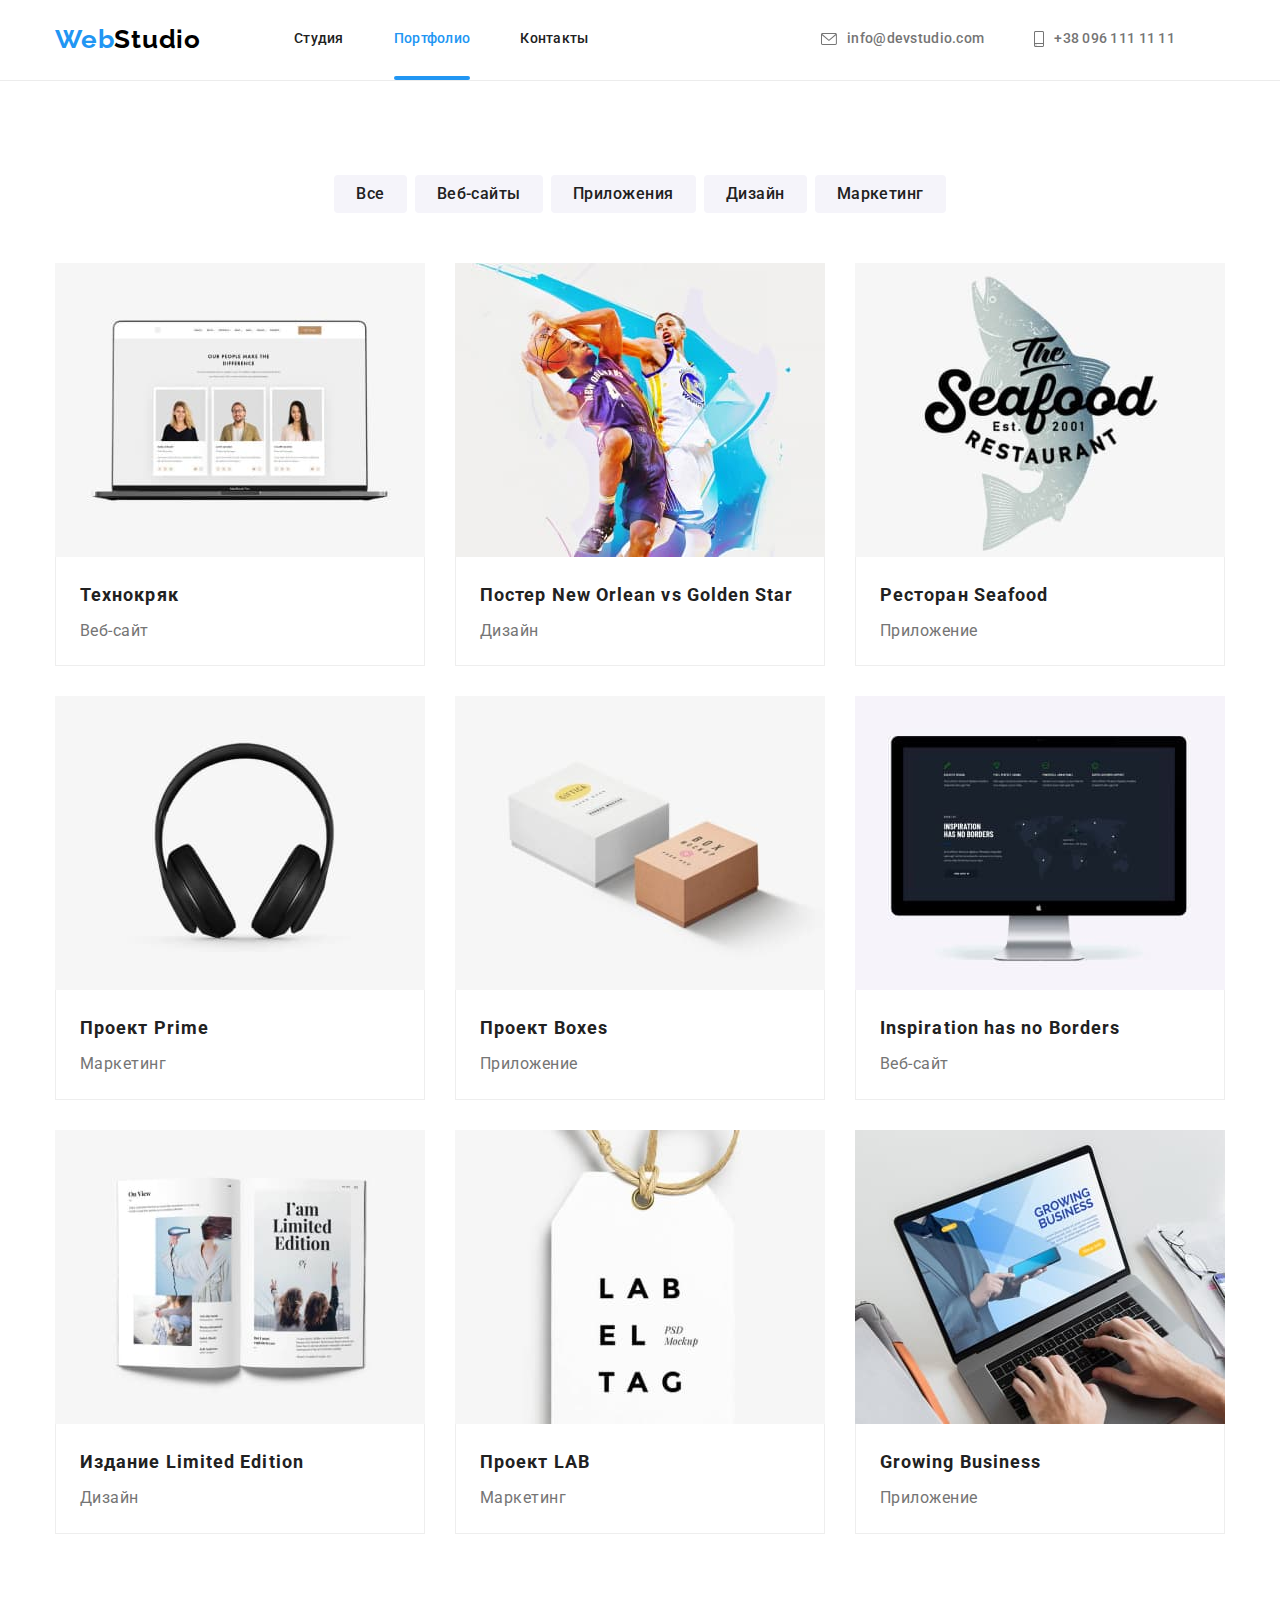
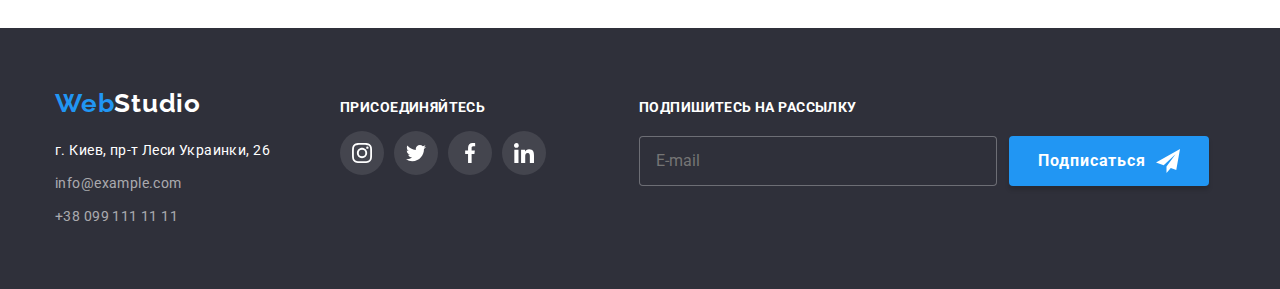
==== portfolio.html @ ef9d7a8d "first commit" ====
<!DOCTYPE html>
<html lang="ru">
  <head>
    <meta charset="UTF-8" />
    <meta http-equiv="X-UA-Compatible" content="IE=edge" />
    <meta name="viewport" content="width=device-width, initial-scale=1.0" />
    <title>portfolio</title>
    <link
      rel="stylesheet"
      href="https://cdn.jsdelivr.net/npm/modern-normalize@1.1.0/modern-normalize.min.css"
    />
    <link rel="preconnect" href="https://fonts.googleapis.com" />
    <link rel="preconnect" href="https://fonts.gstatic.com" crossorigin />
    <link
      href="https://fonts.googleapis.com/css2?family=Montserrat:wght@400;700&family=Raleway:wght@700&family=Roboto:wght@400;500;700&display=swap"
      rel="stylesheet"
    />
    <link rel="stylesheet" href="./css/main.min.css" />
  </head>
  <body>
    <!--Header-->
    <header class="page-header">
      <div class="container page-header-container">
        <nav class="page-nav">
          <a class="logo link" href="./index.html"
            >Web<span class="logo__second-part">Studio</span>
          </a>
          <ul class="nav-list list">
            <li class="nav-list__item">
              <a class="nav-list__link link" href="./index.html">Студия</a>
            </li>
            <li class="nav-list__item">
              <a
                class="nav-list__link link nav-list__link_current"
                href="./portfolio.html"
                >Портфолио</a
              >
            </li>
            <li class="nav-list__item">
              <a class="nav-list__link link" href="">Контакты</a>
            </li>
          </ul>
        </nav>
        <ul class="list list-contacts-header">
          <li class="contacts-item">
            <a class="contact-mail link" href="mailto:info@devstudio.com">
              <svg class="icon-mail" width="16px" height="12px">
                <use href="./images/icons.svg#email"></use>
              </svg>
              info@devstudio.com</a
            >
          </li>
          <li class="contacts-item">
            <a class="contact-tel link" href="tel:+380961111111">
              <svg class="icon-tel" width="10px" height="16px">
                <use href="./images/icons.svg#phone"></use>
              </svg>
              +38 096 111 11 11</a
            >
          </li>
        </ul>
      </div>
    </header>
    <!-- main content-->
    <main>
      <section class="section">
        <div class="container">
          <h1 class="visually-hidden">Фильтр</h1>
          <ul class="list filtr-list-item">
            <li class="filtr-list-button">
              <button class="button filtr-button" type="button">Все</button>
            </li>
            <li class="filtr-list-button">
              <button class="button filtr-button" type="button">
                Веб-сайты
              </button>
            </li>
            <li class="filtr-list-button">
              <button class="button filtr-button" type="button">
                Приложения
              </button>
            </li>
            <li class="filtr-list-button">
              <button class="button filtr-button" type="button">Дизайн</button>
            </li>
            <li class="filtr-list-button">
              <button class="button filtr-button" type="button">
                Маркетинг
              </button>
            </li>
          </ul>

          <!-- OUR PROJECTS LIST-->
          <ul class="list projects-list">
            <li class="project-card">
              <a class="project-link link" href="">
                <div class="project-link-overlay">
                  <img src="./images/imgproj1.jpg" alt="ноутбук" width="370" />
                  <p class="overlay">
                    Ресурс пропонує комплексні пропозиції з різним рівнем
                    функціоналу та сервісів. Все це дозволить відвідувачу
                    отримати вичерпні відомості про компанію чи приватну особу.
                  </p>
                </div>
                <div class="projects-name">
                  <h2 class="project-item">Технокряк</h2>
                  <p class="project-text">Веб-сайт</p>
                </div>
              </a>
            </li>
            <li class="project-card">
              <a class="project-link link" href="">
                <div class="project-link-overlay">
                  <img
                    src="./images/imgproj2.jpg"
                    alt="2 баскетболиста"
                    width="370"
                  />
                  <p class="overlay">
                    Ресурс пропонує комплексні пропозиції з різним рівнем
                    функціоналу та сервісів. Все це дозволить відвідувачу
                    отримати вичерпні відомості про компанію чи приватну особу.
                  </p>
                </div>

                <div class="projects-name">
                  <h2 class="project-item">Постер New Orlean vs Golden Star</h2>
                  <p class="project-text">Дизайн</p>
                </div>
              </a>
            </li>
            <li class="project-card">
              <a class="project-link link" href="">
                <div class="project-link-overlay">
                  <img
                    src="./images/imgproj3.jpg"
                    alt="логотип ресторана"
                    width="370"
                  />
                  <p class="overlay">
                    Ресурс пропонує комплексні пропозиції з різним рівнем
                    функціоналу та сервісів. Все це дозволить відвідувачу
                    отримати вичерпні відомості про компанію чи приватну особу.
                  </p>
                </div>

                <div class="projects-name">
                  <h2 class="project-item">Ресторан Seafood</h2>
                  <p class="project-text">Приложение</p>
                </div>
              </a>
            </li>
            <li class="project-card">
              <a class="project-link link" href="">
                <div class="project-link-overlay">
                  <img src="./images/imgproj4.jpg" alt="наушники" width="370" />
                  <p class="overlay">
                    Ресурс пропонує комплексні пропозиції з різним рівнем
                    функціоналу та сервісів. Все це дозволить відвідувачу
                    отримати вичерпні відомості про компанію чи приватну особу.
                  </p>
                </div>

                <div class="projects-name">
                  <h2 class="project-item">Проект Prime</h2>
                  <p class="project-text">Маркетинг</p>
                </div>
              </a>
            </li>
            <li class="project-card">
              <a class="project-link link" href="">
                <div class="project-link-overlay">
                  <img src="./images/imgproj5.jpg" alt="коробки" width="370" />
                  <p class="overlay">
                    Ресурс пропонує комплексні пропозиції з різним рівнем
                    функціоналу та сервісів. Все це дозволить відвідувачу
                    отримати вичерпні відомості про компанію чи приватну особу.
                  </p>
                </div>

                <div class="projects-name">
                  <h2 class="project-item">Проект Boxes</h2>
                  <p class="project-text">Приложение</p>
                </div>
              </a>
            </li>
            <li class="project-card">
              <a class="project-link link" href="">
                <div class="project-link-overlay">
                  <img src="./images/imgproj6.jpg" alt="моноблок" width="370" />
                  <p class="overlay">
                    Ресурс пропонує комплексні пропозиції з різним рівнем
                    функціоналу та сервісів. Все це дозволить відвідувачу
                    отримати вичерпні відомості про компанію чи приватну особу.
                  </p>
                </div>

                <div class="projects-name">
                  <h2 class="project-item">Inspiration has no Borders</h2>
                  <p class="project-text">Веб-сайт</p>
                </div>
              </a>
            </li>
            <li class="project-card">
              <a class="project-link link" href="">
                <div class="project-link-overlay">
                  <img src="./images/imgproj7.jpg" alt="книга" width="370" />
                  <p class="overlay">
                    Ресурс пропонує комплексні пропозиції з різним рівнем
                    функціоналу та сервісів. Все це дозволить відвідувачу
                    отримати вичерпні відомості про компанію чи приватну особу.
                  </p>
                </div>

                <div class="projects-name">
                  <h2 class="project-item">Издание Limited Edition</h2>
                  <p class="project-text">Дизайн</p>
                </div>
              </a>
            </li>
            <li class="project-card">
              <a class="project-link link" href="">
                <div class="project-link-overlay">
                  <img src="./images/imgproj8.jpg" alt="лейба" width="370" />
                  <p class="overlay">
                    Ресурс пропонує комплексні пропозиції з різним рівнем
                    функціоналу та сервісів. Все це дозволить відвідувачу
                    отримати вичерпні відомості про компанію чи приватну особу.
                  </p>
                </div>

                <div class="projects-name">
                  <h2 class="project-item">Проект LAB</h2>
                  <p class="project-text">Маркетинг</p>
                </div>
              </a>
            </li>
            <li class="project-card">
              <a class="project-link link" href="">
                <div class="project-link-overlay">
                  <img
                    src="./images/imgproj9.jpg"
                    alt="рабочий ноутбук"
                    width="370"
                  />
                  <p class="overlay">
                    Ресурс пропонує комплексні пропозиції з різним рівнем
                    функціоналу та сервісів. Все це дозволить відвідувачу
                    отримати вичерпні відомості про компанію чи приватну особу.
                  </p>
                </div>

                <div class="projects-name">
                  <h2 class="project-item">Growing Business</h2>
                  <p class="project-text">Приложение</p>
                </div>
              </a>
            </li>
          </ul>
        </div>
      </section>
    </main>
    <!-- footer-->
    <footer class="footer">
      <div class="container footer-container">
        <div class="footer-adress">
          <a class="footer-logo link logo" href="./index.html"
            >Web<span class="footer-logo__second-part">Studio</span>
          </a>
          <address class="adress">
            <ul class="adress-list list">
              <li class="adress-list__info">
                <a
                  class="adress-list__map link"
                  href="https://goo.gl/maps/aopTPPwmk2LdjYj96"
                  target="_blank"
                  rel="noreferrer noopener"
                  >г. Киев, пр-т Леси Украинки, 26</a
                >
              </li>
              <li class="adress-list__info">
                <a class="adress-list__mail link" href="mailto:info@example.com"
                  >info@example.com</a
                >
              </li>
              <li class="adress-list__info">
                <a class="adress-list__tel link" href="tel:+380991111111"
                  >+38 099 111 11 11</a
                >
              </li>
            </ul>
          </address>
        </div>
        <div class="social-link-container">
          <p class="social-link-head">Присоединяйтесь</p>
          <ul class="social-list list">
            <li class="social-list__item">
              <a href="" class="social-list-link social-list__link-footer">
                <svg
                  class="social-list-icon social-list-icon-footer"
                  width="20px"
                  height="20px"
                >
                  <use href="./images/icons.svg#instagram"></use>
                </svg>
              </a>
            </li>
            <li class="social-list__item">
              <a href="" class="social-list-link social-list__link-footer">
                <svg
                  class="social-list-icon social-list-icon-footer"
                  width="20px"
                  height="20px"
                >
                  <use href="./images/icons.svg#twitter"></use>
                </svg>
              </a>
            </li>
            <li class="social-list__item">
              <a href="" class="social-list-link social-list__link-footer">
                <svg
                  class="social-list-icon social-list-icon-footer"
                  width="20px"
                  height="20px"
                >
                  <use href="./images/icons.svg#facebook"></use>
                </svg>
              </a>
            </li>
            <li class="social-list__item">
              <a href="" class="social-list-link social-list__link-footer">
                <svg
                  class="social-list-icon social-list-icon-footer"
                  width="20px"
                  height="20px"
                >
                  <use href="./images/icons.svg#linkedin"></use>
                </svg>
              </a>
            </li>
          </ul>
        </div>
        <div class="footer-form">
          <p class="footer-form-desc">Подпишитесь на рассылку</p>
          <form class="footer-form-input">
            <input
              type="email"
              name="user_email"
              class="footer-input"
              placeholder="E-mail"
              required
            />
            <button type="submit" class="footer-btn">
              Подписаться
              <svg class="footer-btn-icon">
                <use href="./images/icons.svg#icon-footer"></use>
              </svg>
            </button>
          </form>
        </div>
      </div>
    </footer>
  </body>
</html>
---- css/main.min.css ----
:root{--primary-font: "Roboto", sans-serif;--secondary-font: "Raleway", sans-serif;--accent-color: #2196F3;--primary-text-color: #212121;--secondary-text-colour: #757575;--primary-text-color-theme-dark: #FFFFFF;--transition-duration: 250ms;--transition-timing-function: cubic-bezier(0.4, 0, 0.2, 1)}.visually-hidden{position:absolute;width:1px;height:1px;margin:-1px;border:0;padding:0;white-space:nowrap;clip-path:inset(100%);clip:rect(0 0 0 0);overflow:hidden}h1,h2,h3,h4,p{margin-top:0;margin-bottom:0}ol,ul{margin:0;padding:0}img{display:block;max-width:100%;height:auto}button{cursor:pointer}.list{list-style:none;padding:0px}.link{text-decoration:none;font-style:normal}body{font-family:var(--primary-font)}.section{padding-top:94px;padding-bottom:94px}.container{width:1200px;margin-left:auto;margin-right:auto;padding-left:15px;padding-right:15px}.backdrop{position:fixed;z-index:100;top:0;left:0;width:100%;height:100%;background-color:rgba(0,0,0,.2);transition:opacity var(--transition-duration) var(--transition-timing-function),visibility var(--transition-duration) var(--transition-timing-function)}.backdrop.is-hidden{opacity:0;visibility:hidden;pointer-events:none}.modal{width:528px;height:581px;background-color:var(--primary-text-color-theme-dark);position:absolute;top:50%;left:50%;transform:translate(-50%, -50%);padding:40px}.modal-close-icon{width:18px;height:18px}.modal-close-btn{width:30px;height:30px;border-radius:50%;background:var(--primary-text-color-theme-dark);border:1px solid rgba(0,0,0,.1);padding:0;display:flex;justify-content:center;align-items:center;position:absolute;top:10px;right:10px;transition:fill var(--transition-duration) var(--transition-timing-function)}.modal-close-btn:hover,.modal-close-btn:focus{fill:var(--accent-color)}.modal-desc{font-family:"Roboto";font-style:normal;font-weight:700;font-size:20px;line-height:23px;text-align:center;letter-spacing:.03em;color:#212121;margin-bottom:12px}.modal-form{flex-direction:column;display:flex}.modal-form-input{width:100%;border:1px solid rgba(33,33,33,.2);border-radius:4px;height:40px;padding-left:42px;transition:border-color var(--transition-duration) var(--transition-timing-function)}.modal-form-input:focus{outline:none;border-color:var(--accent-color)}.modal-form-input-desc{font-family:"Roboto";font-style:normal;font-weight:400;font-size:12px;line-height:1.16;letter-spacing:.01em;color:#757575;display:block;margin-bottom:4px}.modal-form-field{margin-bottom:10px;transition:border-color var(--transition-duration) var(--transition-timing-function)}.modal-form-input-wrapper{position:relative;display:block}.modal-form-input-icon{position:absolute;top:50%;left:12px;transform:translate(0, -50%);transition:fill var(--transition-duration) var(--transition-timing-function)}.modal-form-input:focus+.modal-form-input-icon{fill:var(--accent-color)}.modal-form-massage{resize:none;width:100%;height:120px;border:1px solid rgba(33,33,33,.2);border-radius:4px;padding:12px 16px;transition:border-color var(--transition-duration) var(--transition-timing-function);outline:none;display:block}.modal-form-massage:focus{border-color:var(--accent-color)}.modal-form-massage::placeholder{font-family:"Roboto";font-style:normal;font-weight:400;font-size:12px;line-height:1.16;letter-spacing:.01em;color:rgba(117,117,117,.5)}.fake-check-icon{display:block;width:16px;height:15px;border:1px solid #000;border-radius:2px;margin-right:7px}.modal-form-check:checked+.fake-check-icon{background-color:var(--accent-color);background-image:url(../images/vector.svg);background-repeat:no-repeat;background-position:50% 50%;border-color:var(--accent-color)}.modal-form-check:focus+.fake-check-icon{outline:2px solid var(--accent-color)}.modal-form-check-desc{display:flex;align-items:center;justify-content:center;font-family:"Roboto";font-style:normal;font-weight:400;font-size:14px;line-height:1.71;letter-spacing:.03em;color:var(--secondary-text-colour);margin-bottom:30px}.modal-form-btn{background:var(--accent-color);border-radius:4px;font-family:"Roboto";font-style:normal;font-weight:700;font-size:16px;line-height:1.87;letter-spacing:.06em;color:var(--primary-text-color-theme-dark);align-self:center;padding:10px 52px;border:none;transition:background-color var(--transition-duration) var(--transition-timing-function),box-shadow var(--transition-duration) var(--transition-timing-function)}.modal-form-btn:hover,.modal-form-btn:focus{background:#188ce8;box-shadow:0px 4px 4px rgba(0,0,0,.15)}.check-link{transition:color var(--transition-duration) var(--transition-timing-function)}.check-link:hover,.check-link:focus{color:var(--accent-color)}.modal-form-field-comment{margin-bottom:20px}.page-header-container{display:flex;align-items:center}.page-nav{display:flex}.nav-list{display:flex;align-items:center;padding:0}.list-contacts{display:flex;align-items:center;padding:0}.logo{margin-right:93px}.nav-list__item:not(:last-child){margin-right:50px}.list-contacts-header{display:flex;justify-content:center;margin-left:auto}.contacts-item{margin-right:50px}.page-header{padding-top:24px;padding-bottom:25px;border-bottom:1px solid #ececec}.icon-mail,.icon-tel{margin-right:10px;fill:currentColor}.nav-list__link{position:relative;display:block;font-weight:500;font-size:14px;line-height:1.14;letter-spacing:.02em;color:var(--primary-text-color);transition:color var(--transition-duration) var(--transition-timing-function)}.nav-list__link:hover,.nav-list__link:focus{color:var(--accent-color)}.logo{font-family:var(--secondary-font);font-weight:700;font-size:26px;line-height:1.19;letter-spacing:.03em;color:var(--accent-color)}.logo__second-part{color:#000}.contact-mail{font-weight:500;font-size:14px;line-height:1.14;letter-spacing:.02em;color:var(--secondary-text-colour);display:flex;justify-content:center;align-items:center;transition:color var(--transition-duration) var(--transition-timing-function)}.contact-mail:hover,.contact-mail:focus{color:var(--accent-color)}.contact-tel{font-weight:500;font-size:14px;line-height:1.14;letter-spacing:.02em;color:var(--secondary-text-colour);display:flex;justify-content:center;align-items:center;transition:color var(--transition-duration) var(--transition-timing-function)}.contact-tel:hover,.contact-tel:focus{color:var(--accent-color)}.nav-list__link_current{color:var(--accent-color)}.nav-list__link_current:after{content:"";position:absolute;left:0;bottom:-33px;width:100%;height:4px;background-color:var(--accent-color);border-radius:2px;transition:background-color var(--transition-duration) var(--transition-timing-function)}.hero-title{font-weight:900;font-size:44px;line-height:1.36;letter-spacing:.06em;text-transform:uppercase;color:var(--primary-text-color-theme-dark);text-align:center;margin-bottom:30px}.hero{background-color:#2f303a;padding-top:200px;padding-bottom:200px;text-align:center;background-image:linear-gradient(rgba(47, 48, 58, 0.4), rgba(47, 48, 58, 0.4)),url("../images/hero/bg.jpg");background-size:cover;background-position:50% 50%;background-repeat:no-repeat;max-width:1600px;margin-left:auto;margin-right:auto}.hero-button{font-weight:700;font-size:16px;line-height:1.87;letter-spacing:.06em;color:var(--primary-text-color-theme-dark);background-color:var(--accent-color);cursor:pointer;border:none;border-radius:4px;padding-top:10px;padding-right:32px;padding-bottom:10px;padding-left:32px;background:#2196f3;box-shadow:0px 4px 4px rgba(0,0,0,.15);transition:background-color var(--transition-duration) var(--transition-timing-function),box-shadow var(--transition-duration) var(--transition-timing-function)}.hero-button:hover,.hero-button:focus{background:#188ce8;box-shadow:0px 4px 4px rgba(0,0,0,.15)}.button:hover,.button:focus{color:var(--primary-text-color-theme-dark);background:var(--accent-color)}.skills-title{font-weight:700;font-size:14px;line-height:1.14;letter-spacing:.03em;text-transform:uppercase;color:var(--primary-text-color)}.skills-text{font-size:14px;line-height:1.71;letter-spacing:.03em;color:var(--secondary-text-colour)}.list-skills{display:flex;padding-left:0}.skills-title{margin-bottom:10px}.skills-list:not(:last-child){margin-right:30px;flex-basis:calc((100% - 90px)/2)}.skills-icon{background:#f5f4fa;border-radius:4px;height:120px;display:flex;justify-content:center;align-items:center;margin-bottom:30px}.work-title{font-weight:700;font-size:36px;line-height:1.16;letter-spacing:.03em;color:var(--primary-text-color);margin-bottom:50px;text-align:center}.work-list{display:flex;flex-wrap:wrap;gap:30px}.skills-img-overlay{background:rgba(47,48,58,.8);font-weight:700;font-size:14px;line-height:1.14;letter-spacing:.03em;text-transform:uppercase;color:#fff;position:absolute;bottom:0%;left:0;width:100%;height:70px;display:flex;justify-content:center;align-items:center}.skills-list-overlay{position:relative}.skills-section{padding-top:0px}.our-team{background-color:#f5f4fa}.team-list{display:flex;flex-wrap:wrap;gap:30px}.team-card{box-shadow:0px 1px 3px rgba(0,0,0,.12),0px 1px 1px rgba(0,0,0,.14),0px 2px 1px rgba(0,0,0,.2);border-radius:0px 0px 4px 4px;background-color:#fff}.team-title{font-weight:700;font-size:36px;line-height:1.16;letter-spacing:.03em;color:var(--primary-text-color);text-align:center;margin-bottom:50px}.name-jobtitle-container{text-align:center;padding-top:30px;padding-bottom:30px}.name{font-weight:500;font-size:16px;line-height:1.18;letter-spacing:.03em;color:var(--primary-text-color)}.job-title{font-size:16px;line-height:19px;letter-spacing:.03em;color:var(--secondary-text-colour);margin-top:10px}.social-list-link{width:44px;height:44px;border-radius:50%;background-color:#fff;display:flex;justify-content:center;align-items:center;transition:fill var(--transition-duration) var(--transition-timing-function),background-color var(--transition-duration) var(--transition-timing-function)}.social-list-link:hover,.social-list-link:focus{background-color:var(--accent-color)}.social-list{display:flex;justify-content:center;gap:10px;margin-top:16px}.social-list-icon{fill:#afb1b8;transition:fill var(--transition-duration) var(--transition-timing-function)}.social-list-link:hover .social-list-icon,.social-list-link:focus .social-list-icon{fill:var(--primary-text-color-theme-dark)}.client-title{font-family:"Roboto";font-style:normal;font-weight:700;font-size:36px;line-height:42px;text-align:center;letter-spacing:.03em;color:#212121;margin-bottom:50px}.client-list{display:flex;justify-content:center;align-items:center;gap:30px}.client-link{display:flex;width:170px;height:92px;justify-content:center;align-items:center;border:1px solid;border-radius:4px;border-color:#afb1b8;transition:color var(--transition-duration) var(--transition-timing-function),border var(--transition-duration) var(--transition-timing-function)}.client-link:hover,.client-link:focus{border:1px solid var(--accent-color)}.client-icon{fill:#afb1b8;transition:fill var(--transition-duration) var(--transition-timing-function)}.client-link:hover .client-icon,.client-link:focus .client-icon{fill:var(--accent-color)}.footer-logo__second-part{color:var(--primary-text-color-theme-dark)}.footer-logo{margin-bottom:20px;display:block;margin-right:0px}.footer{background-color:#2f303a;padding-top:60px;padding-bottom:60px}.adress-list__info:not(:last-child){margin-bottom:9px}.adress-list__map{font-size:14px;line-height:1.71;letter-spacing:.03em;color:var(--primary-text-color-theme-dark)}.adress-list__mail,.adress-list__tel{font-size:14px;line-height:1.71;letter-spacing:.03em;color:rgba(255,255,255,.6)}.adress-list__mail{transition:color var(--transition-duration) var(--transition-timing-function)}.adress-list__mail:hover{color:var(--primary-text-color-theme-dark)}.adress-list__tel{transition:color var(--transition-duration) var(--transition-timing-function)}.adress-list__tel:hover{color:var(--primary-text-color-theme-dark)}.social-list__link-footer{background-color:rgba(255,255,255,.1)}.social-list-icon-footer{fill:#fff}.footer-container{display:flex;align-items:baseline}.social-link-head{font-family:"Roboto";font-style:normal;font-weight:700;font-size:14px;line-height:16px;letter-spacing:.03em;text-transform:uppercase;color:#fff}.social-link-container{margin-left:70px}.footer-form{margin-left:93px}.footer-form-input{display:flex;gap:12px}.footer-form-desc{font-family:"Roboto";font-style:normal;font-weight:700;font-size:14px;line-height:1.14;letter-spacing:.03em;text-transform:uppercase;color:var(--primary-text-color-theme-dark);margin-bottom:20px}.footer-input{background-color:#2f303a;width:358px;height:50px;border-radius:4px;border:1px solid rgba(255,255,255,.3);padding-left:16px;color:var(--primary-text-color-theme-dark)}.footer-input:focus{border-color:var(--accent-color);outline:none}.footer-btn{background-color:var(--accent-color);border-radius:4px;width:200px;height:50px;border:none;font-family:"Roboto";font-style:normal;font-weight:700;font-size:16px;line-height:1.87;letter-spacing:.06em;color:var(--primary-text-color-theme-dark);display:flex;justify-content:center;align-items:center;box-shadow:0px 4px 4px rgba(0,0,0,.15)}.footer-btn-icon{width:24px;height:24px;margin-left:10px}.filtr-list-item{display:flex;justify-content:center;margin-bottom:50px}.filtr-list-button:not(:last-child){margin-right:8px}.filtr-button{border-radius:4px;padding-top:6px;padding-right:22px;padding-bottom:6px;padding-left:22px;border:none;font-family:"Roboto";font-style:normal;font-weight:500;font-size:16px;line-height:1.6;text-align:center;letter-spacing:.03em;color:#212121;background:#f5f4fa;transition:box-shadow var(--transition-duration) var(--transition-timing-function),color var(--transition-duration) var(--transition-timing-function),background-color var(--transition-duration) var(--transition-timing-function)}.filtr-button:hover,.filtr-button:focus{box-shadow:0px 3px 1px rgba(0,0,0,.1),0px 1px 2px rgba(0,0,0,.08),0px 2px 2px rgba(0,0,0,.12)}.projects-list{display:flex;flex-wrap:wrap;gap:30px;justify-content:center}.projects-name{padding-top:20px;border-left:1px solid #eee;border-right:1px solid #eee;border-bottom:1px solid #eee;padding-bottom:20px;padding-right:24px;padding-left:24px}.project-item{font-weight:700;font-size:18px;line-height:2;letter-spacing:.06em;color:var(--primary-text-color);margin-bottom:4px}.project-text{font-size:16px;line-height:1.8;letter-spacing:.03em;color:var(--secondary-text-colour)}.project-link{display:block;transition:box-shadow var(--transition-duration) var(--transition-timing-function)}.project-link:hover,.project-link:focus{box-shadow:0px 1px 1px rgba(0,0,0,.12),0px 4px 4px rgba(0,0,0,.06),1px 4px 6px rgba(0,0,0,.16)}.project-link-overlay{position:relative;overflow:hidden}.overlay{background:rgba(33,150,243,.9);position:absolute;left:0;top:0;font-size:18px;line-height:1.55;letter-spacing:.03em;color:var(--primary-text-color-theme-dark);height:100%;width:100%;padding:63px 24px;transform:translate(0, 100%);transition:transform var(--transition-duration) var(--transition-timing-function)}.project-link:hover .overlay,.project-link:focus .overlay{transform:translate(0, 0)}/*# sourceMappingURL=main.min.css.map */
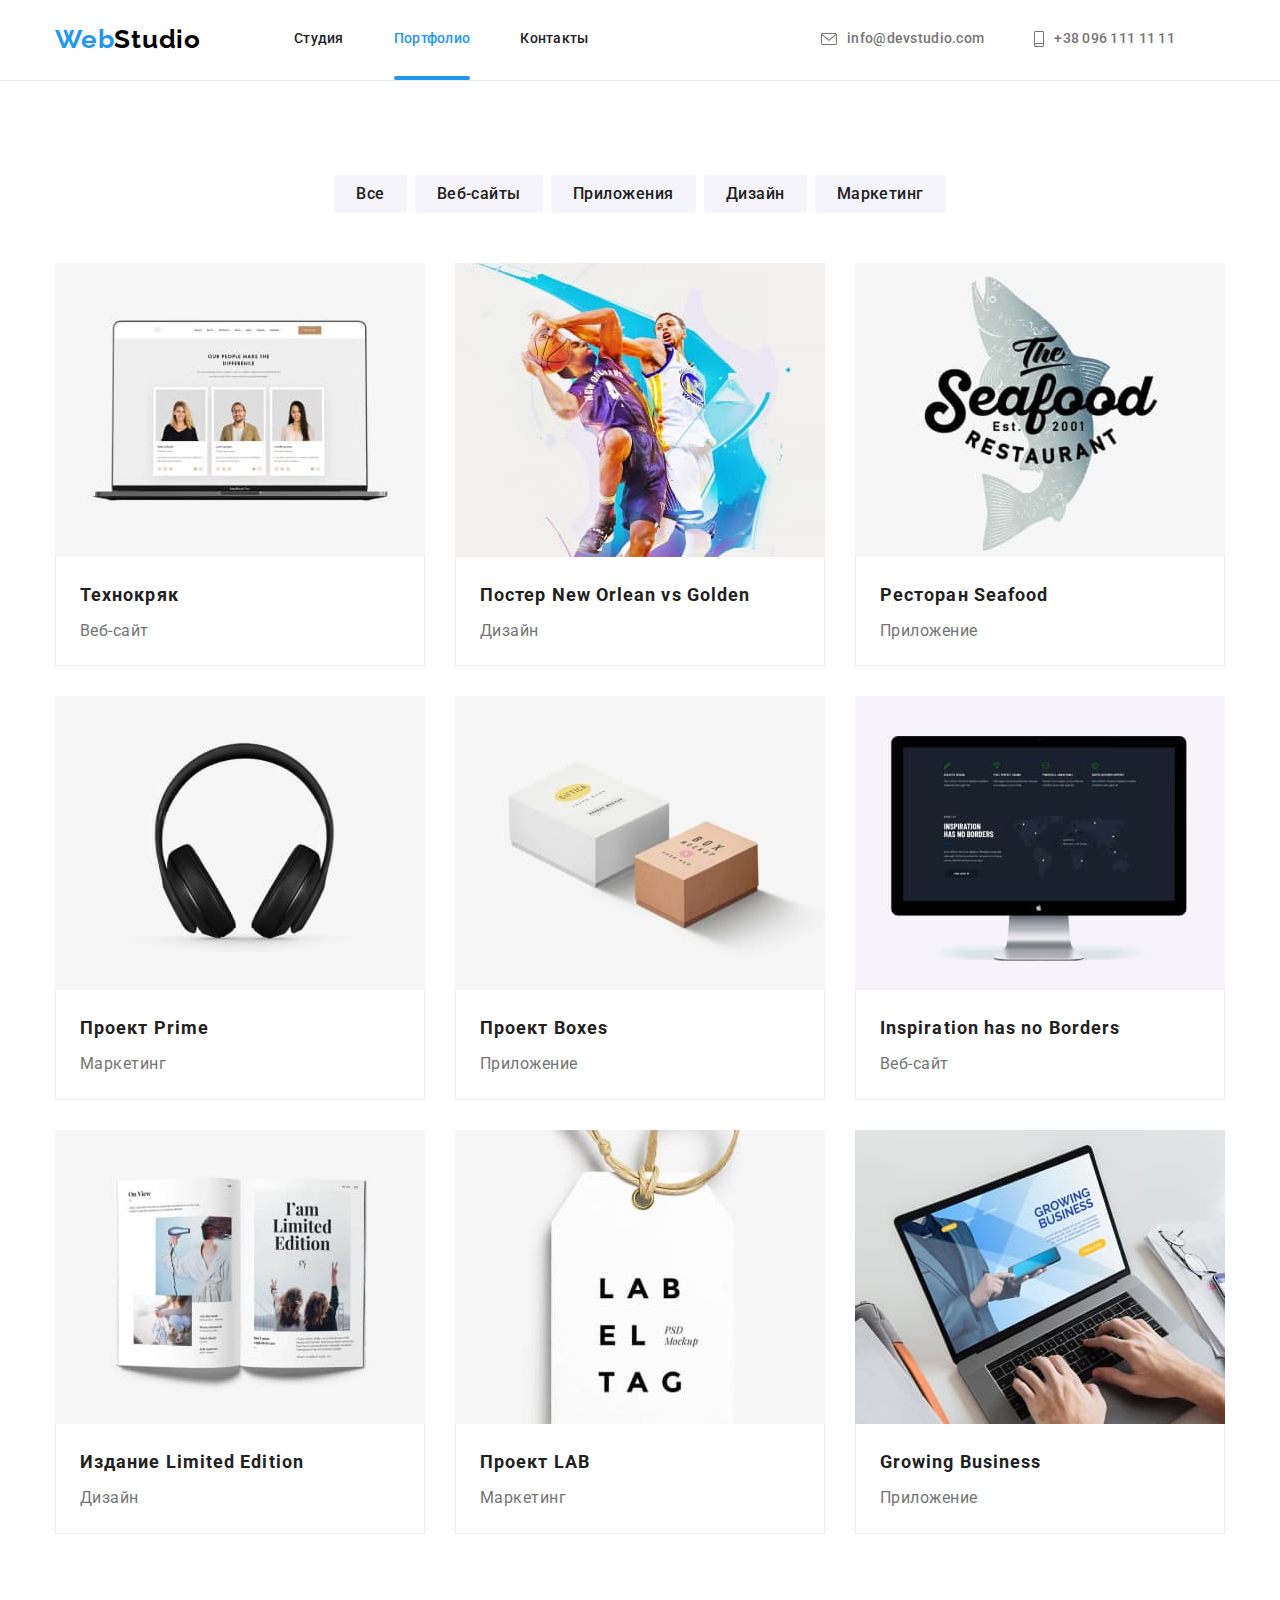
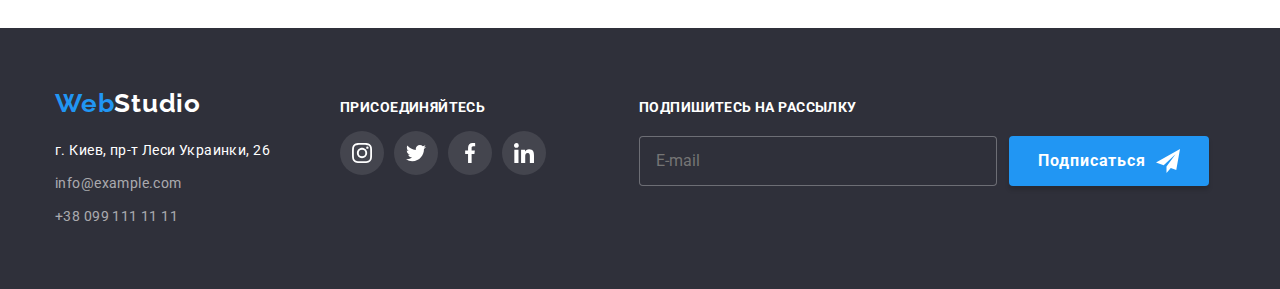
==== commit 3f62a83b: "uptade correction" ====
--- a/portfolio.html
+++ b/portfolio.html
@@ -20,7 +20,7 @@
   <body>
     <!--Header-->
     <header class="page-header">
-      <div class="container page-header-container">
+      <div class="container page-header__container">
         <nav class="page-nav">
           <a class="logo link" href="./index.html"
             >Web<span class="logo__second-part">Studio</span>
@@ -31,7 +31,7 @@
             </li>
             <li class="nav-list__item">
               <a
-                class="nav-list__link link nav-list__link_current"
+                class="nav-list__link nav-list__link_current link"
                 href="./portfolio.html"
                 >Портфолио</a
               >
@@ -41,18 +41,29 @@
             </li>
           </ul>
         </nav>
-        <ul class="list list-contacts-header">
-          <li class="contacts-item">
-            <a class="contact-mail link" href="mailto:info@devstudio.com">
-              <svg class="icon-mail" width="16px" height="12px">
+        <ul class="contacts-list-header list">
+          <li class="contacts-list-header__item">
+            <a
+              class="contacts-list-header__mail link"
+              href="mailto:info@devstudio.com"
+            >
+              <svg
+                class="contacts-list-header__icon-mail"
+                width="16px"
+                height="12px"
+              >
                 <use href="./images/icons.svg#email"></use>
               </svg>
               info@devstudio.com</a
             >
           </li>
-          <li class="contacts-item">
-            <a class="contact-tel link" href="tel:+380961111111">
-              <svg class="icon-tel" width="10px" height="16px">
+          <li class="contacts-list-header__item">
+            <a class="contacts-list-header__tel link" href="tel:+380961111111">
+              <svg
+                class="contacts-list-header__icon-tel"
+                width="10px"
+                height="16px"
+              >
                 <use href="./images/icons.svg#phone"></use>
               </svg>
               +38 096 111 11 11</a
@@ -63,196 +74,208 @@
     </header>
     <!-- main content-->
     <main>
+      <!--FILTR LIST-->
       <section class="section">
         <div class="container">
           <h1 class="visually-hidden">Фильтр</h1>
-          <ul class="list filtr-list-item">
-            <li class="filtr-list-button">
-              <button class="button filtr-button" type="button">Все</button>
-            </li>
-            <li class="filtr-list-button">
-              <button class="button filtr-button" type="button">
+          <ul class="filtr-list list">
+            <li class="filtr-list__item">
+              <button class="button filtr-list__button" type="button">
+                Все
+              </button>
+            </li>
+            <li class="filtr-list__item">
+              <button class="button filtr-list__button" type="button">
                 Веб-сайты
               </button>
             </li>
-            <li class="filtr-list-button">
-              <button class="button filtr-button" type="button">
+            <li class="filtr-list__item">
+              <button class="button filtr-list__button" type="button">
                 Приложения
               </button>
             </li>
-            <li class="filtr-list-button">
-              <button class="button filtr-button" type="button">Дизайн</button>
-            </li>
-            <li class="filtr-list-button">
-              <button class="button filtr-button" type="button">
+            <li class="filtr-list__item">
+              <button class="button filtr-list__button" type="button">
+                Дизайн
+              </button>
+            </li>
+            <li class="filtr-list__item">
+              <button class="button filtr-list__button" type="button">
                 Маркетинг
               </button>
             </li>
           </ul>
+          <!--FILTR LIST-->
 
           <!-- OUR PROJECTS LIST-->
-          <ul class="list projects-list">
-            <li class="project-card">
-              <a class="project-link link" href="">
-                <div class="project-link-overlay">
+          <ul class="projects-list list">
+            <li class="project-list__card">
+              <a class="project-list__link link" href="">
+                <div class="project-list__overlay">
                   <img src="./images/imgproj1.jpg" alt="ноутбук" width="370" />
-                  <p class="overlay">
-                    Ресурс пропонує комплексні пропозиції з різним рівнем
-                    функціоналу та сервісів. Все це дозволить відвідувачу
-                    отримати вичерпні відомості про компанію чи приватну особу.
-                  </p>
-                </div>
-                <div class="projects-name">
-                  <h2 class="project-item">Технокряк</h2>
-                  <p class="project-text">Веб-сайт</p>
-                </div>
-              </a>
-            </li>
-            <li class="project-card">
-              <a class="project-link link" href="">
-                <div class="project-link-overlay">
+                  <p class="project-list__overlay-desc">
+                    Ресурс пропонує комплексні пропозиції з різним рівнем
+                    функціоналу та сервісів. Все це дозволить відвідувачу
+                    отримати вичерпні відомості про компанію чи приватну особу.
+                  </p>
+                </div>
+                <div class="projects-list__container">
+                  <h2 class="project-list__name-item">Технокряк</h2>
+                  <p class="project-list__text">Веб-сайт</p>
+                </div>
+              </a>
+            </li>
+            <li class="project-list__card">
+              <a class="project-list__link link" href="">
+                <div class="project-list__overlay">
                   <img
                     src="./images/imgproj2.jpg"
                     alt="2 баскетболиста"
                     width="370"
                   />
-                  <p class="overlay">
-                    Ресурс пропонує комплексні пропозиції з різним рівнем
-                    функціоналу та сервісів. Все це дозволить відвідувачу
-                    отримати вичерпні відомості про компанію чи приватну особу.
-                  </p>
-                </div>
-
-                <div class="projects-name">
-                  <h2 class="project-item">Постер New Orlean vs Golden Star</h2>
-                  <p class="project-text">Дизайн</p>
-                </div>
-              </a>
-            </li>
-            <li class="project-card">
-              <a class="project-link link" href="">
-                <div class="project-link-overlay">
+                  <p class="project-list__overlay-desc">
+                    Ресурс пропонує комплексні пропозиції з різним рівнем
+                    функціоналу та сервісів. Все це дозволить відвідувачу
+                    отримати вичерпні відомості про компанію чи приватну особу.
+                  </p>
+                </div>
+
+                <div class="projects-list__container">
+                  <h2 class="project-list__name-item">
+                    Постер New Orlean vs Golden
+                  </h2>
+                  <p class="project-list__text">Дизайн</p>
+                </div>
+              </a>
+            </li>
+            <li class="project-list__card">
+              <a class="project-list__link link" href="">
+                <div class="project-list__overlay">
                   <img
                     src="./images/imgproj3.jpg"
                     alt="логотип ресторана"
                     width="370"
                   />
-                  <p class="overlay">
-                    Ресурс пропонує комплексні пропозиції з різним рівнем
-                    функціоналу та сервісів. Все це дозволить відвідувачу
-                    отримати вичерпні відомості про компанію чи приватну особу.
-                  </p>
-                </div>
-
-                <div class="projects-name">
-                  <h2 class="project-item">Ресторан Seafood</h2>
-                  <p class="project-text">Приложение</p>
-                </div>
-              </a>
-            </li>
-            <li class="project-card">
-              <a class="project-link link" href="">
-                <div class="project-link-overlay">
+                  <p class="project-list__overlay-desc">
+                    Ресурс пропонує комплексні пропозиції з різним рівнем
+                    функціоналу та сервісів. Все це дозволить відвідувачу
+                    отримати вичерпні відомості про компанію чи приватну особу.
+                  </p>
+                </div>
+
+                <div class="projects-list__container">
+                  <h2 class="project-list__name-item">Ресторан Seafood</h2>
+                  <p class="project-list__text">Приложение</p>
+                </div>
+              </a>
+            </li>
+            <li class="project-list__card">
+              <a class="project-list__link link" href="">
+                <div class="project-list__overlay">
                   <img src="./images/imgproj4.jpg" alt="наушники" width="370" />
-                  <p class="overlay">
-                    Ресурс пропонує комплексні пропозиції з різним рівнем
-                    функціоналу та сервісів. Все це дозволить відвідувачу
-                    отримати вичерпні відомості про компанію чи приватну особу.
-                  </p>
-                </div>
-
-                <div class="projects-name">
-                  <h2 class="project-item">Проект Prime</h2>
-                  <p class="project-text">Маркетинг</p>
-                </div>
-              </a>
-            </li>
-            <li class="project-card">
-              <a class="project-link link" href="">
-                <div class="project-link-overlay">
+                  <p class="project-list__overlay-desc">
+                    Ресурс пропонує комплексні пропозиції з різним рівнем
+                    функціоналу та сервісів. Все це дозволить відвідувачу
+                    отримати вичерпні відомості про компанію чи приватну особу.
+                  </p>
+                </div>
+
+                <div class="projects-list__container">
+                  <h2 class="project-list__name-item">Проект Prime</h2>
+                  <p class="project-list__text">Маркетинг</p>
+                </div>
+              </a>
+            </li>
+            <li class="project-list__card">
+              <a class="project-list__link link" href="">
+                <div class="project-list__overlay">
                   <img src="./images/imgproj5.jpg" alt="коробки" width="370" />
-                  <p class="overlay">
-                    Ресурс пропонує комплексні пропозиції з різним рівнем
-                    функціоналу та сервісів. Все це дозволить відвідувачу
-                    отримати вичерпні відомості про компанію чи приватну особу.
-                  </p>
-                </div>
-
-                <div class="projects-name">
-                  <h2 class="project-item">Проект Boxes</h2>
-                  <p class="project-text">Приложение</p>
-                </div>
-              </a>
-            </li>
-            <li class="project-card">
-              <a class="project-link link" href="">
-                <div class="project-link-overlay">
+                  <p class="project-list__overlay-desc">
+                    Ресурс пропонує комплексні пропозиції з різним рівнем
+                    функціоналу та сервісів. Все це дозволить відвідувачу
+                    отримати вичерпні відомості про компанію чи приватну особу.
+                  </p>
+                </div>
+
+                <div class="projects-list__container">
+                  <h2 class="project-list__name-item">Проект Boxes</h2>
+                  <p class="project-list__text">Приложение</p>
+                </div>
+              </a>
+            </li>
+            <li class="project-list__card">
+              <a class="project-list__link link" href="">
+                <div class="project-list__overlay">
                   <img src="./images/imgproj6.jpg" alt="моноблок" width="370" />
-                  <p class="overlay">
-                    Ресурс пропонує комплексні пропозиції з різним рівнем
-                    функціоналу та сервісів. Все це дозволить відвідувачу
-                    отримати вичерпні відомості про компанію чи приватну особу.
-                  </p>
-                </div>
-
-                <div class="projects-name">
-                  <h2 class="project-item">Inspiration has no Borders</h2>
-                  <p class="project-text">Веб-сайт</p>
-                </div>
-              </a>
-            </li>
-            <li class="project-card">
-              <a class="project-link link" href="">
-                <div class="project-link-overlay">
+                  <p class="project-list__overlay-desc">
+                    Ресурс пропонує комплексні пропозиції з різним рівнем
+                    функціоналу та сервісів. Все це дозволить відвідувачу
+                    отримати вичерпні відомості про компанію чи приватну особу.
+                  </p>
+                </div>
+
+                <div class="projects-list__container">
+                  <h2 class="project-list__name-item">
+                    Inspiration has no Borders
+                  </h2>
+                  <p class="project-list__text">Веб-сайт</p>
+                </div>
+              </a>
+            </li>
+            <li class="project-list__card">
+              <a class="project-list__link link" href="">
+                <div class="project-list__overlay">
                   <img src="./images/imgproj7.jpg" alt="книга" width="370" />
-                  <p class="overlay">
-                    Ресурс пропонує комплексні пропозиції з різним рівнем
-                    функціоналу та сервісів. Все це дозволить відвідувачу
-                    отримати вичерпні відомості про компанію чи приватну особу.
-                  </p>
-                </div>
-
-                <div class="projects-name">
-                  <h2 class="project-item">Издание Limited Edition</h2>
-                  <p class="project-text">Дизайн</p>
-                </div>
-              </a>
-            </li>
-            <li class="project-card">
-              <a class="project-link link" href="">
-                <div class="project-link-overlay">
+                  <p class="project-list__overlay-desc">
+                    Ресурс пропонує комплексні пропозиції з різним рівнем
+                    функціоналу та сервісів. Все це дозволить відвідувачу
+                    отримати вичерпні відомості про компанію чи приватну особу.
+                  </p>
+                </div>
+
+                <div class="projects-list__container">
+                  <h2 class="project-list__name-item">
+                    Издание Limited Edition
+                  </h2>
+                  <p class="project-list__text">Дизайн</p>
+                </div>
+              </a>
+            </li>
+            <li class="project-list__card">
+              <a class="project-list__link link" href="">
+                <div class="project-list__overlay">
                   <img src="./images/imgproj8.jpg" alt="лейба" width="370" />
-                  <p class="overlay">
-                    Ресурс пропонує комплексні пропозиції з різним рівнем
-                    функціоналу та сервісів. Все це дозволить відвідувачу
-                    отримати вичерпні відомості про компанію чи приватну особу.
-                  </p>
-                </div>
-
-                <div class="projects-name">
-                  <h2 class="project-item">Проект LAB</h2>
-                  <p class="project-text">Маркетинг</p>
-                </div>
-              </a>
-            </li>
-            <li class="project-card">
-              <a class="project-link link" href="">
-                <div class="project-link-overlay">
+                  <p class="project-list__overlay-desc">
+                    Ресурс пропонує комплексні пропозиції з різним рівнем
+                    функціоналу та сервісів. Все це дозволить відвідувачу
+                    отримати вичерпні відомості про компанію чи приватну особу.
+                  </p>
+                </div>
+
+                <div class="projects-list__container">
+                  <h2 class="project-list__name-item">Проект LAB</h2>
+                  <p class="project-list__text">Маркетинг</p>
+                </div>
+              </a>
+            </li>
+            <li class="project-list__card">
+              <a class="project-list__link link" href="">
+                <div class="project-list__overlay">
                   <img
                     src="./images/imgproj9.jpg"
                     alt="рабочий ноутбук"
                     width="370"
                   />
-                  <p class="overlay">
-                    Ресурс пропонує комплексні пропозиції з різним рівнем
-                    функціоналу та сервісів. Все це дозволить відвідувачу
-                    отримати вичерпні відомості про компанію чи приватну особу.
-                  </p>
-                </div>
-
-                <div class="projects-name">
-                  <h2 class="project-item">Growing Business</h2>
-                  <p class="project-text">Приложение</p>
+                  <p class="project-list__overlay-desc">
+                    Ресурс пропонує комплексні пропозиції з різним рівнем
+                    функціоналу та сервісів. Все це дозволить відвідувачу
+                    отримати вичерпні відомості про компанію чи приватну особу.
+                  </p>
+                </div>
+
+                <div class="projects-list__container">
+                  <h2 class="project-list__name-item">Growing Business</h2>
+                  <p class="project-list__text">Приложение</p>
                 </div>
               </a>
             </li>
@@ -297,7 +320,7 @@
             <li class="social-list__item">
               <a href="" class="social-list-link social-list__link-footer">
                 <svg
-                  class="social-list-icon social-list-icon-footer"
+                  class="social-list-icon social-list__icon-footer"
                   width="20px"
                   height="20px"
                 >
@@ -308,7 +331,7 @@
             <li class="social-list__item">
               <a href="" class="social-list-link social-list__link-footer">
                 <svg
-                  class="social-list-icon social-list-icon-footer"
+                  class="social-list-icon social-list__icon-footer"
                   width="20px"
                   height="20px"
                 >
@@ -319,7 +342,7 @@
             <li class="social-list__item">
               <a href="" class="social-list-link social-list__link-footer">
                 <svg
-                  class="social-list-icon social-list-icon-footer"
+                  class="social-list-icon social-list__icon-footer"
                   width="20px"
                   height="20px"
                 >
@@ -330,7 +353,7 @@
             <li class="social-list__item">
               <a href="" class="social-list-link social-list__link-footer">
                 <svg
-                  class="social-list-icon social-list-icon-footer"
+                  class="social-list-icon social-list__icon-footer"
                   width="20px"
                   height="20px"
                 >
@@ -341,18 +364,18 @@
           </ul>
         </div>
         <div class="footer-form">
-          <p class="footer-form-desc">Подпишитесь на рассылку</p>
-          <form class="footer-form-input">
+          <p class="footer-form__desc">Подпишитесь на рассылку</p>
+          <form class="footer-form__input">
             <input
               type="email"
               name="user_email"
-              class="footer-input"
+              class="footer-form__footer-input"
               placeholder="E-mail"
               required
             />
-            <button type="submit" class="footer-btn">
+            <button type="submit" class="footer-form__footer-btn">
               Подписаться
-              <svg class="footer-btn-icon">
+              <svg class="footer-form__footer-btn-icon">
                 <use href="./images/icons.svg#icon-footer"></use>
               </svg>
             </button>
--- a/css/main.min.css
+++ b/css/main.min.css
@@ -1 +1 @@
-:root{--primary-font: "Roboto", sans-serif;--secondary-font: "Raleway", sans-serif;--accent-color: #2196F3;--primary-text-color: #212121;--secondary-text-colour: #757575;--primary-text-color-theme-dark: #FFFFFF;--transition-duration: 250ms;--transition-timing-function: cubic-bezier(0.4, 0, 0.2, 1)}.visually-hidden{position:absolute;width:1px;height:1px;margin:-1px;border:0;padding:0;white-space:nowrap;clip-path:inset(100%);clip:rect(0 0 0 0);overflow:hidden}h1,h2,h3,h4,p{margin-top:0;margin-bottom:0}ol,ul{margin:0;padding:0}img{display:block;max-width:100%;height:auto}button{cursor:pointer}.list{list-style:none;padding:0px}.link{text-decoration:none;font-style:normal}body{font-family:var(--primary-font)}.section{padding-top:94px;padding-bottom:94px}.container{width:1200px;margin-left:auto;margin-right:auto;padding-left:15px;padding-right:15px}.backdrop{position:fixed;z-index:100;top:0;left:0;width:100%;height:100%;background-color:rgba(0,0,0,.2);transition:opacity var(--transition-duration) var(--transition-timing-function),visibility var(--transition-duration) var(--transition-timing-function)}.backdrop.is-hidden{opacity:0;visibility:hidden;pointer-events:none}.modal{width:528px;height:581px;background-color:var(--primary-text-color-theme-dark);position:absolute;top:50%;left:50%;transform:translate(-50%, -50%);padding:40px}.modal-close-icon{width:18px;height:18px}.modal-close-btn{width:30px;height:30px;border-radius:50%;background:var(--primary-text-color-theme-dark);border:1px solid rgba(0,0,0,.1);padding:0;display:flex;justify-content:center;align-items:center;position:absolute;top:10px;right:10px;transition:fill var(--transition-duration) var(--transition-timing-function)}.modal-close-btn:hover,.modal-close-btn:focus{fill:var(--accent-color)}.modal-desc{font-family:"Roboto";font-style:normal;font-weight:700;font-size:20px;line-height:23px;text-align:center;letter-spacing:.03em;color:#212121;margin-bottom:12px}.modal-form{flex-direction:column;display:flex}.modal-form-input{width:100%;border:1px solid rgba(33,33,33,.2);border-radius:4px;height:40px;padding-left:42px;transition:border-color var(--transition-duration) var(--transition-timing-function)}.modal-form-input:focus{outline:none;border-color:var(--accent-color)}.modal-form-input-desc{font-family:"Roboto";font-style:normal;font-weight:400;font-size:12px;line-height:1.16;letter-spacing:.01em;color:#757575;display:block;margin-bottom:4px}.modal-form-field{margin-bottom:10px;transition:border-color var(--transition-duration) var(--transition-timing-function)}.modal-form-input-wrapper{position:relative;display:block}.modal-form-input-icon{position:absolute;top:50%;left:12px;transform:translate(0, -50%);transition:fill var(--transition-duration) var(--transition-timing-function)}.modal-form-input:focus+.modal-form-input-icon{fill:var(--accent-color)}.modal-form-massage{resize:none;width:100%;height:120px;border:1px solid rgba(33,33,33,.2);border-radius:4px;padding:12px 16px;transition:border-color var(--transition-duration) var(--transition-timing-function);outline:none;display:block}.modal-form-massage:focus{border-color:var(--accent-color)}.modal-form-massage::placeholder{font-family:"Roboto";font-style:normal;font-weight:400;font-size:12px;line-height:1.16;letter-spacing:.01em;color:rgba(117,117,117,.5)}.fake-check-icon{display:block;width:16px;height:15px;border:1px solid #000;border-radius:2px;margin-right:7px}.modal-form-check:checked+.fake-check-icon{background-color:var(--accent-color);background-image:url(../images/vector.svg);background-repeat:no-repeat;background-position:50% 50%;border-color:var(--accent-color)}.modal-form-check:focus+.fake-check-icon{outline:2px solid var(--accent-color)}.modal-form-check-desc{display:flex;align-items:center;justify-content:center;font-family:"Roboto";font-style:normal;font-weight:400;font-size:14px;line-height:1.71;letter-spacing:.03em;color:var(--secondary-text-colour);margin-bottom:30px}.modal-form-btn{background:var(--accent-color);border-radius:4px;font-family:"Roboto";font-style:normal;font-weight:700;font-size:16px;line-height:1.87;letter-spacing:.06em;color:var(--primary-text-color-theme-dark);align-self:center;padding:10px 52px;border:none;transition:background-color var(--transition-duration) var(--transition-timing-function),box-shadow var(--transition-duration) var(--transition-timing-function)}.modal-form-btn:hover,.modal-form-btn:focus{background:#188ce8;box-shadow:0px 4px 4px rgba(0,0,0,.15)}.check-link{transition:color var(--transition-duration) var(--transition-timing-function)}.check-link:hover,.check-link:focus{color:var(--accent-color)}.modal-form-field-comment{margin-bottom:20px}.page-header-container{display:flex;align-items:center}.page-nav{display:flex}.nav-list{display:flex;align-items:center;padding:0}.list-contacts{display:flex;align-items:center;padding:0}.logo{margin-right:93px}.nav-list__item:not(:last-child){margin-right:50px}.list-contacts-header{display:flex;justify-content:center;margin-left:auto}.contacts-item{margin-right:50px}.page-header{padding-top:24px;padding-bottom:25px;border-bottom:1px solid #ececec}.icon-mail,.icon-tel{margin-right:10px;fill:currentColor}.nav-list__link{position:relative;display:block;font-weight:500;font-size:14px;line-height:1.14;letter-spacing:.02em;color:var(--primary-text-color);transition:color var(--transition-duration) var(--transition-timing-function)}.nav-list__link:hover,.nav-list__link:focus{color:var(--accent-color)}.logo{font-family:var(--secondary-font);font-weight:700;font-size:26px;line-height:1.19;letter-spacing:.03em;color:var(--accent-color)}.logo__second-part{color:#000}.contact-mail{font-weight:500;font-size:14px;line-height:1.14;letter-spacing:.02em;color:var(--secondary-text-colour);display:flex;justify-content:center;align-items:center;transition:color var(--transition-duration) var(--transition-timing-function)}.contact-mail:hover,.contact-mail:focus{color:var(--accent-color)}.contact-tel{font-weight:500;font-size:14px;line-height:1.14;letter-spacing:.02em;color:var(--secondary-text-colour);display:flex;justify-content:center;align-items:center;transition:color var(--transition-duration) var(--transition-timing-function)}.contact-tel:hover,.contact-tel:focus{color:var(--accent-color)}.nav-list__link_current{color:var(--accent-color)}.nav-list__link_current:after{content:"";position:absolute;left:0;bottom:-33px;width:100%;height:4px;background-color:var(--accent-color);border-radius:2px;transition:background-color var(--transition-duration) var(--transition-timing-function)}.hero-title{font-weight:900;font-size:44px;line-height:1.36;letter-spacing:.06em;text-transform:uppercase;color:var(--primary-text-color-theme-dark);text-align:center;margin-bottom:30px}.hero{background-color:#2f303a;padding-top:200px;padding-bottom:200px;text-align:center;background-image:linear-gradient(rgba(47, 48, 58, 0.4), rgba(47, 48, 58, 0.4)),url("../images/hero/bg.jpg");background-size:cover;background-position:50% 50%;background-repeat:no-repeat;max-width:1600px;margin-left:auto;margin-right:auto}.hero-button{font-weight:700;font-size:16px;line-height:1.87;letter-spacing:.06em;color:var(--primary-text-color-theme-dark);background-color:var(--accent-color);cursor:pointer;border:none;border-radius:4px;padding-top:10px;padding-right:32px;padding-bottom:10px;padding-left:32px;background:#2196f3;box-shadow:0px 4px 4px rgba(0,0,0,.15);transition:background-color var(--transition-duration) var(--transition-timing-function),box-shadow var(--transition-duration) var(--transition-timing-function)}.hero-button:hover,.hero-button:focus{background:#188ce8;box-shadow:0px 4px 4px rgba(0,0,0,.15)}.button:hover,.button:focus{color:var(--primary-text-color-theme-dark);background:var(--accent-color)}.skills-title{font-weight:700;font-size:14px;line-height:1.14;letter-spacing:.03em;text-transform:uppercase;color:var(--primary-text-color)}.skills-text{font-size:14px;line-height:1.71;letter-spacing:.03em;color:var(--secondary-text-colour)}.list-skills{display:flex;padding-left:0}.skills-title{margin-bottom:10px}.skills-list:not(:last-child){margin-right:30px;flex-basis:calc((100% - 90px)/2)}.skills-icon{background:#f5f4fa;border-radius:4px;height:120px;display:flex;justify-content:center;align-items:center;margin-bottom:30px}.work-title{font-weight:700;font-size:36px;line-height:1.16;letter-spacing:.03em;color:var(--primary-text-color);margin-bottom:50px;text-align:center}.work-list{display:flex;flex-wrap:wrap;gap:30px}.skills-img-overlay{background:rgba(47,48,58,.8);font-weight:700;font-size:14px;line-height:1.14;letter-spacing:.03em;text-transform:uppercase;color:#fff;position:absolute;bottom:0%;left:0;width:100%;height:70px;display:flex;justify-content:center;align-items:center}.skills-list-overlay{position:relative}.skills-section{padding-top:0px}.our-team{background-color:#f5f4fa}.team-list{display:flex;flex-wrap:wrap;gap:30px}.team-card{box-shadow:0px 1px 3px rgba(0,0,0,.12),0px 1px 1px rgba(0,0,0,.14),0px 2px 1px rgba(0,0,0,.2);border-radius:0px 0px 4px 4px;background-color:#fff}.team-title{font-weight:700;font-size:36px;line-height:1.16;letter-spacing:.03em;color:var(--primary-text-color);text-align:center;margin-bottom:50px}.name-jobtitle-container{text-align:center;padding-top:30px;padding-bottom:30px}.name{font-weight:500;font-size:16px;line-height:1.18;letter-spacing:.03em;color:var(--primary-text-color)}.job-title{font-size:16px;line-height:19px;letter-spacing:.03em;color:var(--secondary-text-colour);margin-top:10px}.social-list-link{width:44px;height:44px;border-radius:50%;background-color:#fff;display:flex;justify-content:center;align-items:center;transition:fill var(--transition-duration) var(--transition-timing-function),background-color var(--transition-duration) var(--transition-timing-function)}.social-list-link:hover,.social-list-link:focus{background-color:var(--accent-color)}.social-list{display:flex;justify-content:center;gap:10px;margin-top:16px}.social-list-icon{fill:#afb1b8;transition:fill var(--transition-duration) var(--transition-timing-function)}.social-list-link:hover .social-list-icon,.social-list-link:focus .social-list-icon{fill:var(--primary-text-color-theme-dark)}.client-title{font-family:"Roboto";font-style:normal;font-weight:700;font-size:36px;line-height:42px;text-align:center;letter-spacing:.03em;color:#212121;margin-bottom:50px}.client-list{display:flex;justify-content:center;align-items:center;gap:30px}.client-link{display:flex;width:170px;height:92px;justify-content:center;align-items:center;border:1px solid;border-radius:4px;border-color:#afb1b8;transition:color var(--transition-duration) var(--transition-timing-function),border var(--transition-duration) var(--transition-timing-function)}.client-link:hover,.client-link:focus{border:1px solid var(--accent-color)}.client-icon{fill:#afb1b8;transition:fill var(--transition-duration) var(--transition-timing-function)}.client-link:hover .client-icon,.client-link:focus .client-icon{fill:var(--accent-color)}.footer-logo__second-part{color:var(--primary-text-color-theme-dark)}.footer-logo{margin-bottom:20px;display:block;margin-right:0px}.footer{background-color:#2f303a;padding-top:60px;padding-bottom:60px}.adress-list__info:not(:last-child){margin-bottom:9px}.adress-list__map{font-size:14px;line-height:1.71;letter-spacing:.03em;color:var(--primary-text-color-theme-dark)}.adress-list__mail,.adress-list__tel{font-size:14px;line-height:1.71;letter-spacing:.03em;color:rgba(255,255,255,.6)}.adress-list__mail{transition:color var(--transition-duration) var(--transition-timing-function)}.adress-list__mail:hover{color:var(--primary-text-color-theme-dark)}.adress-list__tel{transition:color var(--transition-duration) var(--transition-timing-function)}.adress-list__tel:hover{color:var(--primary-text-color-theme-dark)}.social-list__link-footer{background-color:rgba(255,255,255,.1)}.social-list-icon-footer{fill:#fff}.footer-container{display:flex;align-items:baseline}.social-link-head{font-family:"Roboto";font-style:normal;font-weight:700;font-size:14px;line-height:16px;letter-spacing:.03em;text-transform:uppercase;color:#fff}.social-link-container{margin-left:70px}.footer-form{margin-left:93px}.footer-form-input{display:flex;gap:12px}.footer-form-desc{font-family:"Roboto";font-style:normal;font-weight:700;font-size:14px;line-height:1.14;letter-spacing:.03em;text-transform:uppercase;color:var(--primary-text-color-theme-dark);margin-bottom:20px}.footer-input{background-color:#2f303a;width:358px;height:50px;border-radius:4px;border:1px solid rgba(255,255,255,.3);padding-left:16px;color:var(--primary-text-color-theme-dark)}.footer-input:focus{border-color:var(--accent-color);outline:none}.footer-btn{background-color:var(--accent-color);border-radius:4px;width:200px;height:50px;border:none;font-family:"Roboto";font-style:normal;font-weight:700;font-size:16px;line-height:1.87;letter-spacing:.06em;color:var(--primary-text-color-theme-dark);display:flex;justify-content:center;align-items:center;box-shadow:0px 4px 4px rgba(0,0,0,.15)}.footer-btn-icon{width:24px;height:24px;margin-left:10px}.filtr-list-item{display:flex;justify-content:center;margin-bottom:50px}.filtr-list-button:not(:last-child){margin-right:8px}.filtr-button{border-radius:4px;padding-top:6px;padding-right:22px;padding-bottom:6px;padding-left:22px;border:none;font-family:"Roboto";font-style:normal;font-weight:500;font-size:16px;line-height:1.6;text-align:center;letter-spacing:.03em;color:#212121;background:#f5f4fa;transition:box-shadow var(--transition-duration) var(--transition-timing-function),color var(--transition-duration) var(--transition-timing-function),background-color var(--transition-duration) var(--transition-timing-function)}.filtr-button:hover,.filtr-button:focus{box-shadow:0px 3px 1px rgba(0,0,0,.1),0px 1px 2px rgba(0,0,0,.08),0px 2px 2px rgba(0,0,0,.12)}.projects-list{display:flex;flex-wrap:wrap;gap:30px;justify-content:center}.projects-name{padding-top:20px;border-left:1px solid #eee;border-right:1px solid #eee;border-bottom:1px solid #eee;padding-bottom:20px;padding-right:24px;padding-left:24px}.project-item{font-weight:700;font-size:18px;line-height:2;letter-spacing:.06em;color:var(--primary-text-color);margin-bottom:4px}.project-text{font-size:16px;line-height:1.8;letter-spacing:.03em;color:var(--secondary-text-colour)}.project-link{display:block;transition:box-shadow var(--transition-duration) var(--transition-timing-function)}.project-link:hover,.project-link:focus{box-shadow:0px 1px 1px rgba(0,0,0,.12),0px 4px 4px rgba(0,0,0,.06),1px 4px 6px rgba(0,0,0,.16)}.project-link-overlay{position:relative;overflow:hidden}.overlay{background:rgba(33,150,243,.9);position:absolute;left:0;top:0;font-size:18px;line-height:1.55;letter-spacing:.03em;color:var(--primary-text-color-theme-dark);height:100%;width:100%;padding:63px 24px;transform:translate(0, 100%);transition:transform var(--transition-duration) var(--transition-timing-function)}.project-link:hover .overlay,.project-link:focus .overlay{transform:translate(0, 0)}/*# sourceMappingURL=main.min.css.map */+:root{--primary-font: "Roboto", sans-serif;--secondary-font: "Raleway", sans-serif;--accent-color: #2196F3;--primary-text-color: #212121;--secondary-text-colour: #757575;--primary-text-color-theme-dark: #FFFFFF;--transition-duration: 250ms;--transition-timing-function: cubic-bezier(0.4, 0, 0.2, 1)}.visually-hidden{position:absolute;width:1px;height:1px;margin:-1px;border:0;padding:0;white-space:nowrap;clip-path:inset(100%);clip:rect(0 0 0 0);overflow:hidden}h1,h2,h3,h4,p{margin-top:0;margin-bottom:0}ol,ul{margin:0;padding:0}img{display:block;max-width:100%;height:auto}button{cursor:pointer}.list{list-style:none;padding:0px}.link{text-decoration:none;font-style:normal}body{font-family:var(--primary-font)}.section{padding-top:94px;padding-bottom:94px}.container{width:1200px;margin-left:auto;margin-right:auto;padding-left:15px;padding-right:15px}.backdrop{position:fixed;z-index:100;top:0;left:0;width:100%;height:100%;background-color:rgba(0,0,0,.2);transition:opacity var(--transition-duration) var(--transition-timing-function),visibility var(--transition-duration) var(--transition-timing-function)}.backdrop.is-hidden{opacity:0;visibility:hidden;pointer-events:none}.modal{width:528px;height:581px;background-color:var(--primary-text-color-theme-dark);position:absolute;top:50%;left:50%;transform:translate(-50%, -50%);padding:40px}.modal-close-icon{width:18px;height:18px}.modal-close-btn{width:30px;height:30px;border-radius:50%;background:var(--primary-text-color-theme-dark);border:1px solid rgba(0,0,0,.1);padding:0;display:flex;justify-content:center;align-items:center;position:absolute;top:10px;right:10px;transition:fill var(--transition-duration) var(--transition-timing-function)}.modal-close-btn:hover,.modal-close-btn:focus{fill:var(--accent-color)}.modal-desc{font-family:"Roboto";font-style:normal;font-weight:700;font-size:20px;line-height:23px;text-align:center;letter-spacing:.03em;color:#212121;margin-bottom:12px}.modal-form{flex-direction:column;display:flex}.modal-form-input{width:100%;border:1px solid rgba(33,33,33,.2);border-radius:4px;height:40px;padding-left:42px;transition:border-color var(--transition-duration) var(--transition-timing-function)}.modal-form-input:focus{outline:none;border-color:var(--accent-color)}.modal-form-input-desc{font-family:"Roboto";font-style:normal;font-weight:400;font-size:12px;line-height:1.16;letter-spacing:.01em;color:#757575;display:block;margin-bottom:4px}.modal-form-field{margin-bottom:10px;transition:border-color var(--transition-duration) var(--transition-timing-function)}.modal-form-input-wrapper{position:relative;display:block}.modal-form-input-icon{position:absolute;top:50%;left:12px;transform:translate(0, -50%);transition:fill var(--transition-duration) var(--transition-timing-function)}.modal-form-input:focus+.modal-form-input-icon{fill:var(--accent-color)}.modal-form-massage{resize:none;width:100%;height:120px;border:1px solid rgba(33,33,33,.2);border-radius:4px;padding:12px 16px;transition:border-color var(--transition-duration) var(--transition-timing-function);outline:none;display:block}.modal-form-massage:focus{border-color:var(--accent-color)}.modal-form-massage::placeholder{font-family:"Roboto";font-style:normal;font-weight:400;font-size:12px;line-height:1.16;letter-spacing:.01em;color:rgba(117,117,117,.5)}.fake-check-icon{display:block;width:16px;height:15px;border:1px solid #000;border-radius:2px;margin-right:7px}.modal-form-check:checked+.fake-check-icon{background-color:var(--accent-color);background-image:url(../images/vector.svg);background-repeat:no-repeat;background-position:50% 50%;border-color:var(--accent-color)}.modal-form-check:focus+.fake-check-icon{outline:2px solid var(--accent-color)}.modal-form-check-desc{display:flex;align-items:center;justify-content:center;font-family:"Roboto";font-style:normal;font-weight:400;font-size:14px;line-height:1.71;letter-spacing:.03em;color:var(--secondary-text-colour);margin-bottom:30px}.modal-form-btn{background:var(--accent-color);border-radius:4px;font-family:"Roboto";font-style:normal;font-weight:700;font-size:16px;line-height:1.87;letter-spacing:.06em;color:var(--primary-text-color-theme-dark);align-self:center;padding:10px 52px;border:none;transition:background-color var(--transition-duration) var(--transition-timing-function),box-shadow var(--transition-duration) var(--transition-timing-function)}.modal-form-btn:hover,.modal-form-btn:focus{background:#188ce8;box-shadow:0px 4px 4px rgba(0,0,0,.15)}.check-link{transition:color var(--transition-duration) var(--transition-timing-function)}.check-link:hover,.check-link:focus{color:var(--accent-color)}.modal-form-field-comment{margin-bottom:20px}.page-header__container{display:flex;align-items:center}.page-nav{display:flex}.nav-list{display:flex;align-items:center;padding:0}.list-contacts{display:flex;align-items:center;padding:0}.logo{margin-right:93px}.nav-list__item:not(:last-child){margin-right:50px}.contacts-list-header{display:flex;justify-content:center;margin-left:auto}.contacts-list-header__item{margin-right:50px}.page-header{padding-top:24px;padding-bottom:25px;border-bottom:1px solid #ececec}.contacts-list-header__icon-mail,.contacts-list-header__icon-tel{margin-right:10px;fill:currentColor}.nav-list__link{position:relative;display:block;font-weight:500;font-size:14px;line-height:1.14;letter-spacing:.02em;color:var(--primary-text-color);transition:color var(--transition-duration) var(--transition-timing-function)}.nav-list__link:hover,.nav-list__link:focus{color:var(--accent-color)}.logo{font-family:var(--secondary-font);font-weight:700;font-size:26px;line-height:1.19;letter-spacing:.03em;color:var(--accent-color)}.logo__second-part{color:#000}.contacts-list-header__mail{font-weight:500;font-size:14px;line-height:1.14;letter-spacing:.02em;color:var(--secondary-text-colour);display:flex;justify-content:center;align-items:center;transition:color var(--transition-duration) var(--transition-timing-function)}.contacts-list-header__mail:hover,.contacts-list-header__mail:focus{color:var(--accent-color)}.contacts-list-header__tel{font-weight:500;font-size:14px;line-height:1.14;letter-spacing:.02em;color:var(--secondary-text-colour);display:flex;justify-content:center;align-items:center;transition:color var(--transition-duration) var(--transition-timing-function)}.contacts-list-header__tel:hover,.contacts-list-header__tel:focus{color:var(--accent-color)}.nav-list__link_current{color:var(--accent-color)}.nav-list__link_current:after{content:"";position:absolute;left:0;bottom:-33px;width:100%;height:4px;background-color:var(--accent-color);border-radius:2px;transition:background-color var(--transition-duration) var(--transition-timing-function)}.hero-title{font-weight:900;font-size:44px;line-height:1.36;letter-spacing:.06em;text-transform:uppercase;color:var(--primary-text-color-theme-dark);text-align:center;margin-bottom:30px}.hero{background-color:#2f303a;padding-top:200px;padding-bottom:200px;text-align:center;background-image:linear-gradient(rgba(47, 48, 58, 0.4), rgba(47, 48, 58, 0.4)),url("../images/hero/bg.jpg");background-size:cover;background-position:50% 50%;background-repeat:no-repeat;max-width:1600px;margin-left:auto;margin-right:auto}.hero-button{font-weight:700;font-size:16px;line-height:1.87;letter-spacing:.06em;color:var(--primary-text-color-theme-dark);background-color:var(--accent-color);cursor:pointer;border:none;border-radius:4px;padding-top:10px;padding-right:32px;padding-bottom:10px;padding-left:32px;background:#2196f3;box-shadow:0px 4px 4px rgba(0,0,0,.15);transition:background-color var(--transition-duration) var(--transition-timing-function),box-shadow var(--transition-duration) var(--transition-timing-function)}.hero-button:hover,.hero-button:focus{background:#188ce8;box-shadow:0px 4px 4px rgba(0,0,0,.15)}.button:hover,.button:focus{color:var(--primary-text-color-theme-dark);background:var(--accent-color)}.skills-title{font-weight:700;font-size:14px;line-height:1.14;letter-spacing:.03em;text-transform:uppercase;color:var(--primary-text-color)}.skills-text{font-size:14px;line-height:1.71;letter-spacing:.03em;color:var(--secondary-text-colour)}.list-skills{display:flex;padding-left:0}.skills-title{margin-bottom:10px}.skills-list:not(:last-child){margin-right:30px;flex-basis:calc((100% - 90px)/2)}.skills-icon{background:#f5f4fa;border-radius:4px;height:120px;display:flex;justify-content:center;align-items:center;margin-bottom:30px}.work-title{font-weight:700;font-size:36px;line-height:1.16;letter-spacing:.03em;color:var(--primary-text-color);margin-bottom:50px;text-align:center}.work-list{display:flex;flex-wrap:wrap;gap:30px}.skills-img-overlay{background:rgba(47,48,58,.8);font-weight:700;font-size:14px;line-height:1.14;letter-spacing:.03em;text-transform:uppercase;color:#fff;position:absolute;bottom:0%;left:0;width:100%;height:70px;display:flex;justify-content:center;align-items:center}.skills-list-overlay{position:relative}.skills-section{padding-top:0px}.our-team{background-color:#f5f4fa}.team-list{display:flex;flex-wrap:wrap;gap:30px}.team-card{box-shadow:0px 1px 3px rgba(0,0,0,.12),0px 1px 1px rgba(0,0,0,.14),0px 2px 1px rgba(0,0,0,.2);border-radius:0px 0px 4px 4px;background-color:#fff}.team-title{font-weight:700;font-size:36px;line-height:1.16;letter-spacing:.03em;color:var(--primary-text-color);text-align:center;margin-bottom:50px}.name-jobtitle-container{text-align:center;padding-top:30px;padding-bottom:30px}.name{font-weight:500;font-size:16px;line-height:1.18;letter-spacing:.03em;color:var(--primary-text-color)}.job-title{font-size:16px;line-height:19px;letter-spacing:.03em;color:var(--secondary-text-colour);margin-top:10px}.social-list-link{width:44px;height:44px;border-radius:50%;background-color:#fff;display:flex;justify-content:center;align-items:center;transition:fill var(--transition-duration) var(--transition-timing-function),background-color var(--transition-duration) var(--transition-timing-function)}.social-list-link:hover,.social-list-link:focus{background-color:var(--accent-color)}.social-list{display:flex;justify-content:center;gap:10px;margin-top:16px}.social-list-icon{fill:#afb1b8;transition:fill var(--transition-duration) var(--transition-timing-function)}.social-list-link:hover .social-list-icon,.social-list-link:focus .social-list-icon{fill:var(--primary-text-color-theme-dark)}.client-title{font-family:"Roboto";font-style:normal;font-weight:700;font-size:36px;line-height:42px;text-align:center;letter-spacing:.03em;color:#212121;margin-bottom:50px}.client-list{display:flex;justify-content:center;align-items:center;gap:30px}.client-link{display:flex;width:170px;height:92px;justify-content:center;align-items:center;border:1px solid;border-radius:4px;border-color:#afb1b8;transition:color var(--transition-duration) var(--transition-timing-function),border var(--transition-duration) var(--transition-timing-function)}.client-link:hover,.client-link:focus{border:1px solid var(--accent-color)}.client-icon{fill:#afb1b8;transition:fill var(--transition-duration) var(--transition-timing-function)}.client-link:hover .client-icon,.client-link:focus .client-icon{fill:var(--accent-color)}.footer-logo__second-part{color:var(--primary-text-color-theme-dark)}.footer-logo{margin-bottom:20px;display:block;margin-right:0px}.footer{background-color:#2f303a;padding-top:60px;padding-bottom:60px}.adress-list__info:not(:last-child){margin-bottom:9px}.adress-list__map{font-size:14px;line-height:1.71;letter-spacing:.03em;color:var(--primary-text-color-theme-dark)}.adress-list__mail,.adress-list__tel{font-size:14px;line-height:1.71;letter-spacing:.03em;color:rgba(255,255,255,.6)}.adress-list__mail{transition:color var(--transition-duration) var(--transition-timing-function)}.adress-list__mail:hover{color:var(--primary-text-color-theme-dark)}.adress-list__tel{transition:color var(--transition-duration) var(--transition-timing-function)}.adress-list__tel:hover{color:var(--primary-text-color-theme-dark)}.social-list__link-footer{background-color:rgba(255,255,255,.1)}.social-list__icon-footer{fill:#fff}.footer-container{display:flex;align-items:baseline}.social-link-head{font-family:"Roboto";font-style:normal;font-weight:700;font-size:14px;line-height:16px;letter-spacing:.03em;text-transform:uppercase;color:#fff}.social-link-container{margin-left:70px}.footer-form{margin-left:93px}.footer-form__input{display:flex;gap:12px}.footer-form__desc{font-family:"Roboto";font-style:normal;font-weight:700;font-size:14px;line-height:1.14;letter-spacing:.03em;text-transform:uppercase;color:var(--primary-text-color-theme-dark);margin-bottom:20px}.footer-form__footer-input{background-color:#2f303a;width:358px;height:50px;border-radius:4px;border:1px solid rgba(255,255,255,.3);padding-left:16px;color:var(--primary-text-color-theme-dark)}.footer-form__footer-input:focus{border-color:var(--accent-color);outline:none}.footer-form__footer-btn{background-color:var(--accent-color);border-radius:4px;width:200px;height:50px;border:none;font-family:"Roboto";font-style:normal;font-weight:700;font-size:16px;line-height:1.87;letter-spacing:.06em;color:var(--primary-text-color-theme-dark);display:flex;justify-content:center;align-items:center;box-shadow:0px 4px 4px rgba(0,0,0,.15)}.footer-form__footer-btn-icon{width:24px;height:24px;margin-left:10px}.filtr-list{display:flex;justify-content:center;margin-bottom:50px}.filtr-list__item:not(:last-child){margin-right:8px}.filtr-list__button{border-radius:4px;padding-top:6px;padding-right:22px;padding-bottom:6px;padding-left:22px;border:none;font-family:"Roboto";font-style:normal;font-weight:500;font-size:16px;line-height:1.6;text-align:center;letter-spacing:.03em;color:#212121;background:#f5f4fa;transition:box-shadow var(--transition-duration) var(--transition-timing-function),color var(--transition-duration) var(--transition-timing-function),background-color var(--transition-duration) var(--transition-timing-function)}.filtr-list__button:hover,.filtr-list__button:focus{box-shadow:0px 3px 1px rgba(0,0,0,.1),0px 1px 2px rgba(0,0,0,.08),0px 2px 2px rgba(0,0,0,.12)}.projects-list{display:flex;flex-wrap:wrap;gap:30px;justify-content:center}.projects-list__container{padding-top:20px;border-left:1px solid #eee;border-right:1px solid #eee;border-bottom:1px solid #eee;padding-bottom:20px;padding-right:24px;padding-left:24px}.project-list__name-item{font-weight:700;font-size:18px;line-height:2;letter-spacing:.06em;color:var(--primary-text-color);margin-bottom:4px}.project-list__text{font-size:16px;line-height:1.8;letter-spacing:.03em;color:var(--secondary-text-colour)}.project-list__link{display:block;transition:box-shadow var(--transition-duration) var(--transition-timing-function)}.project-list__link:hover,.project-list__link:focus{box-shadow:0px 1px 1px rgba(0,0,0,.12),0px 4px 4px rgba(0,0,0,.06),1px 4px 6px rgba(0,0,0,.16)}.project-list__overlay{position:relative;overflow:hidden}.project-list__overlay-desc{background:rgba(33,150,243,.9);position:absolute;left:0;top:0;font-size:18px;line-height:1.55;letter-spacing:.03em;color:var(--primary-text-color-theme-dark);height:100%;width:100%;padding:63px 24px;transform:translate(0, 100%);transition:transform var(--transition-duration) var(--transition-timing-function)}.project-list__link:hover .project-list__overlay-desc,.project-list__link:focus .project-list__overlay-desc{transform:translate(0, 0)}/*# sourceMappingURL=main.min.css.map */